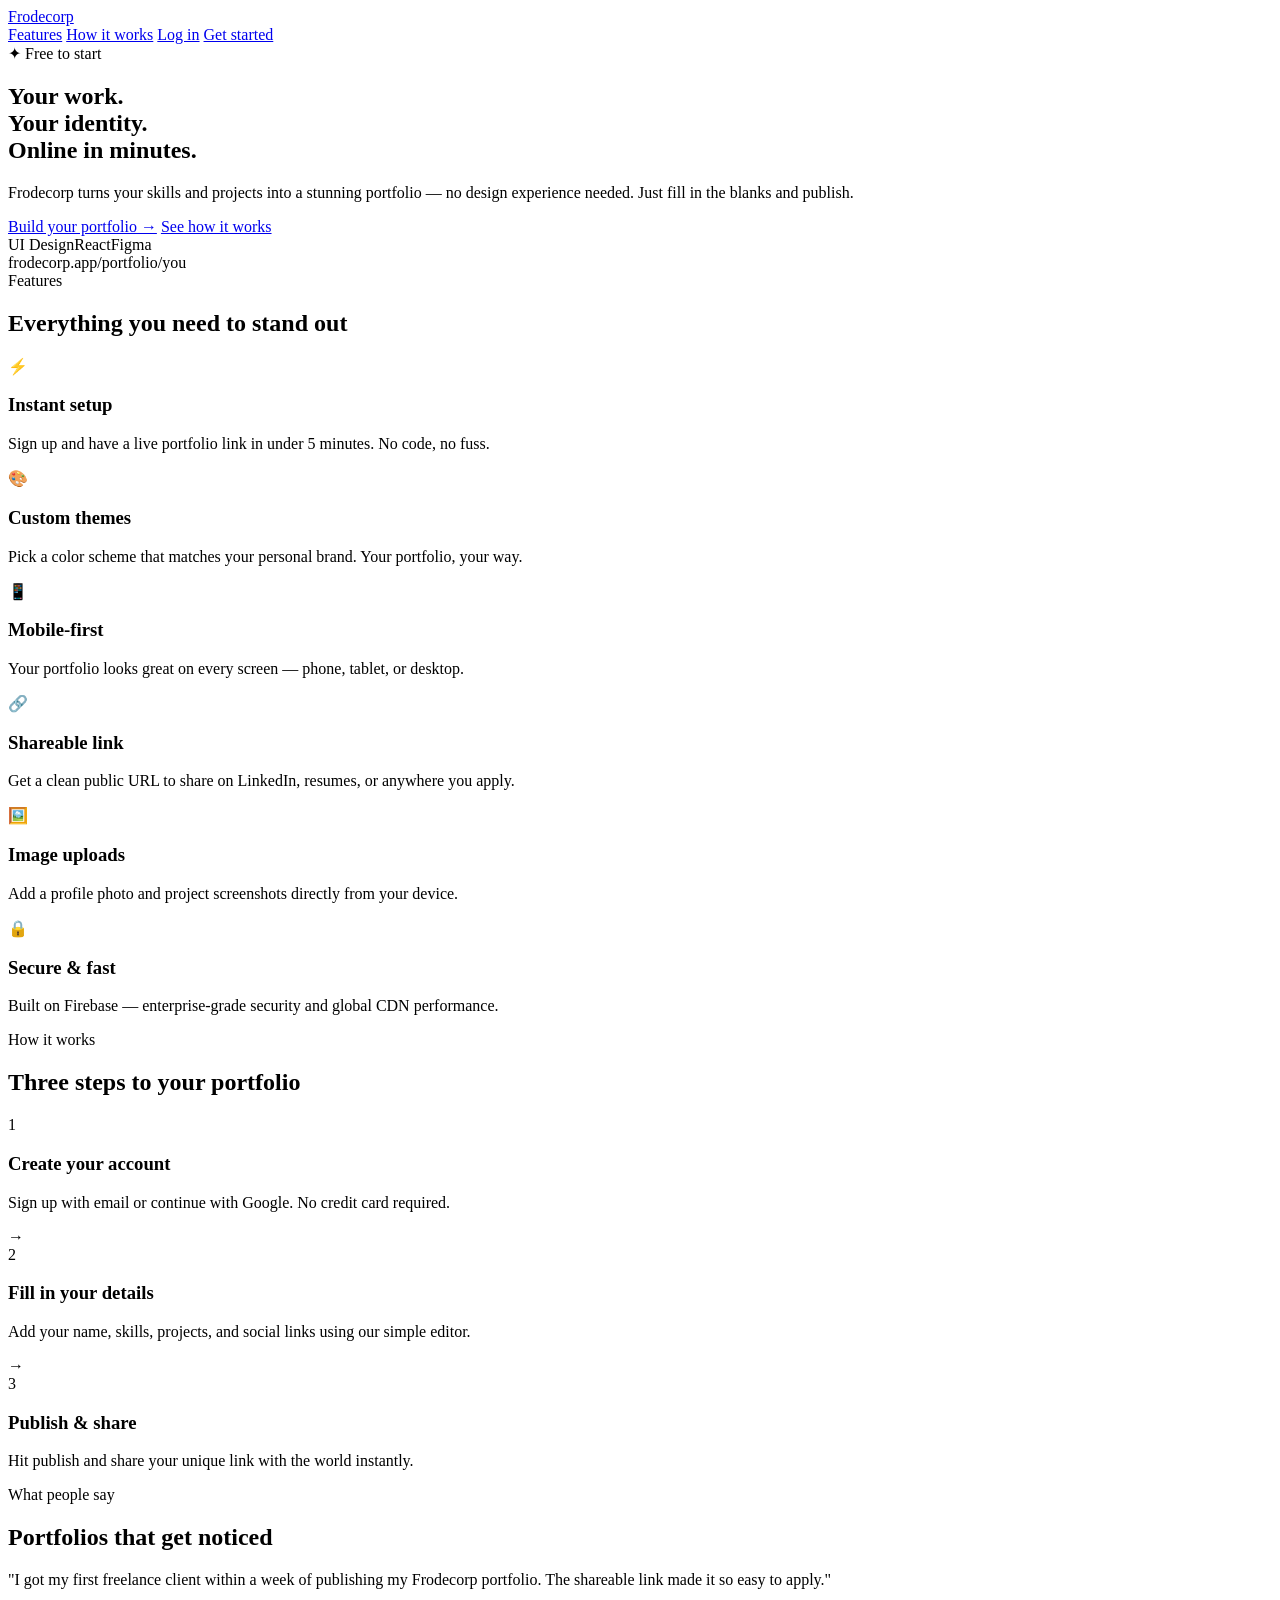
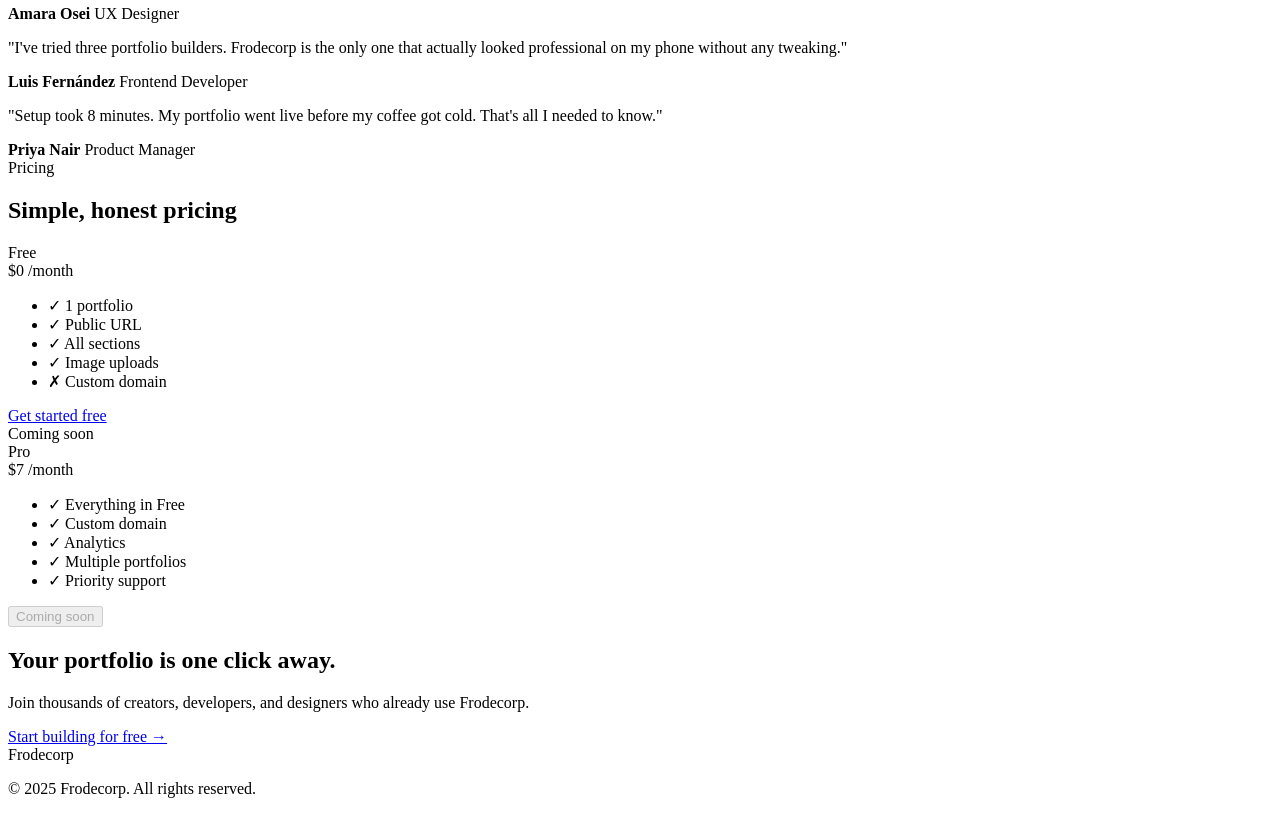
==== index.html @ 60988928 "Add files via upload" ====
<!DOCTYPE html>
<html lang="en">
<head>
  <meta charset="UTF-8" />
  <meta name="viewport" content="width=device-width, initial-scale=1.0" />
  <title>Frodecorp — Build Your Portfolio</title>
  <link rel="preconnect" href="https://fonts.googleapis.com" />
  <link rel="preconnect" href="https://fonts.gstatic.com" crossorigin />
  <link href="https://fonts.googleapis.com/css2?family=Syne:wght@400;600;700;800&family=Inter:wght@300;400;500;600&display=swap" rel="stylesheet" />
  <link rel="stylesheet" href="css/index.css" />
</head>
<body>

  <!-- NAV -->
  <nav class="nav">
    <a href="index.html" class="nav-logo">Frodecorp</a>
    <div class="nav-links">
      <a href="#features">Features</a>
      <a href="#how">How it works</a>
      <a href="login.html" class="nav-login">Log in</a>
      <a href="signup.html" class="btn btn-sm">Get started</a>
    </div>
  </nav>

  <!-- HERO -->
  <section class="hero">
    <div class="hero-badge">✦ Free to start</div>
    <h1 class="hero-title">
      Your work.<br />
      Your identity.<br />
      <span class="hero-accent">Online in minutes.</span>
    </h1>
    <p class="hero-sub">Frodecorp turns your skills and projects into a stunning portfolio — no design experience needed. Just fill in the blanks and publish.</p>
    <div class="hero-cta">
      <a href="signup.html" class="btn btn-lg">Build your portfolio →</a>
      <a href="#features" class="btn-ghost">See how it works</a>
    </div>
    <div class="hero-demo">
      <div class="demo-card">
        <div class="demo-avatar"></div>
        <div class="demo-info">
          <div class="demo-name"></div>
          <div class="demo-role"></div>
        </div>
        <div class="demo-skills">
          <span>UI Design</span><span>React</span><span>Figma</span>
        </div>
        <div class="demo-projects">
          <div class="demo-proj"></div>
          <div class="demo-proj"></div>
        </div>
        <div class="demo-tag">frodecorp.app/portfolio/you</div>
      </div>
    </div>
  </section>

  <!-- FEATURES -->
  <section class="features" id="features">
    <div class="section-label">Features</div>
    <h2 class="section-title">Everything you need to stand out</h2>
    <div class="features-grid">
      <div class="feature-card">
        <div class="feature-icon">⚡</div>
        <h3>Instant setup</h3>
        <p>Sign up and have a live portfolio link in under 5 minutes. No code, no fuss.</p>
      </div>
      <div class="feature-card">
        <div class="feature-icon">🎨</div>
        <h3>Custom themes</h3>
        <p>Pick a color scheme that matches your personal brand. Your portfolio, your way.</p>
      </div>
      <div class="feature-card">
        <div class="feature-icon">📱</div>
        <h3>Mobile-first</h3>
        <p>Your portfolio looks great on every screen — phone, tablet, or desktop.</p>
      </div>
      <div class="feature-card">
        <div class="feature-icon">🔗</div>
        <h3>Shareable link</h3>
        <p>Get a clean public URL to share on LinkedIn, resumes, or anywhere you apply.</p>
      </div>
      <div class="feature-card">
        <div class="feature-icon">🖼️</div>
        <h3>Image uploads</h3>
        <p>Add a profile photo and project screenshots directly from your device.</p>
      </div>
      <div class="feature-card">
        <div class="feature-icon">🔒</div>
        <h3>Secure & fast</h3>
        <p>Built on Firebase — enterprise-grade security and global CDN performance.</p>
      </div>
    </div>
  </section>

  <!-- HOW IT WORKS -->
  <section class="how" id="how">
    <div class="section-label">How it works</div>
    <h2 class="section-title">Three steps to your portfolio</h2>
    <div class="steps">
      <div class="step">
        <div class="step-num">1</div>
        <div class="step-content">
          <h3>Create your account</h3>
          <p>Sign up with email or continue with Google. No credit card required.</p>
        </div>
      </div>
      <div class="step-arrow">→</div>
      <div class="step">
        <div class="step-num">2</div>
        <div class="step-content">
          <h3>Fill in your details</h3>
          <p>Add your name, skills, projects, and social links using our simple editor.</p>
        </div>
      </div>
      <div class="step-arrow">→</div>
      <div class="step">
        <div class="step-num">3</div>
        <div class="step-content">
          <h3>Publish & share</h3>
          <p>Hit publish and share your unique link with the world instantly.</p>
        </div>
      </div>
    </div>
  </section>

  <!-- TESTIMONIALS -->
  <section class="testimonials">
    <div class="section-label">What people say</div>
    <h2 class="section-title">Portfolios that get noticed</h2>
    <div class="testi-grid">
      <div class="testi-card">
        <p>"I got my first freelance client within a week of publishing my Frodecorp portfolio. The shareable link made it so easy to apply."</p>
        <div class="testi-author">
          <div class="testi-avatar a1"></div>
          <div>
            <strong>Amara Osei</strong>
            <span>UX Designer</span>
          </div>
        </div>
      </div>
      <div class="testi-card">
        <p>"I've tried three portfolio builders. Frodecorp is the only one that actually looked professional on my phone without any tweaking."</p>
        <div class="testi-author">
          <div class="testi-avatar a2"></div>
          <div>
            <strong>Luis Fernández</strong>
            <span>Frontend Developer</span>
          </div>
        </div>
      </div>
      <div class="testi-card">
        <p>"Setup took 8 minutes. My portfolio went live before my coffee got cold. That's all I needed to know."</p>
        <div class="testi-author">
          <div class="testi-avatar a3"></div>
          <div>
            <strong>Priya Nair</strong>
            <span>Product Manager</span>
          </div>
        </div>
      </div>
    </div>
  </section>

  <!-- PRICING -->
  <section class="pricing">
    <div class="section-label">Pricing</div>
    <h2 class="section-title">Simple, honest pricing</h2>
    <div class="pricing-grid">
      <div class="pricing-card">
        <div class="pricing-tier">Free</div>
        <div class="pricing-price">$0 <span>/month</span></div>
        <ul>
          <li>✓ 1 portfolio</li>
          <li>✓ Public URL</li>
          <li>✓ All sections</li>
          <li>✓ Image uploads</li>
          <li>✗ Custom domain</li>
        </ul>
        <a href="signup.html" class="btn btn-outline w-full">Get started free</a>
      </div>
      <div class="pricing-card pricing-featured">
        <div class="pricing-badge">Coming soon</div>
        <div class="pricing-tier">Pro</div>
        <div class="pricing-price">$7 <span>/month</span></div>
        <ul>
          <li>✓ Everything in Free</li>
          <li>✓ Custom domain</li>
          <li>✓ Analytics</li>
          <li>✓ Multiple portfolios</li>
          <li>✓ Priority support</li>
        </ul>
        <button class="btn w-full" disabled>Coming soon</button>
      </div>
    </div>
  </section>

  <!-- CTA -->
  <section class="cta">
    <h2>Your portfolio is one click away.</h2>
    <p>Join thousands of creators, developers, and designers who already use Frodecorp.</p>
    <a href="signup.html" class="btn btn-lg btn-white">Start building for free →</a>
  </section>

  <!-- FOOTER -->
  <footer class="footer">
    <div class="footer-logo">Frodecorp</div>
    <p>© 2025 Frodecorp. All rights reserved.</p>
  </footer>

</body>
</html>
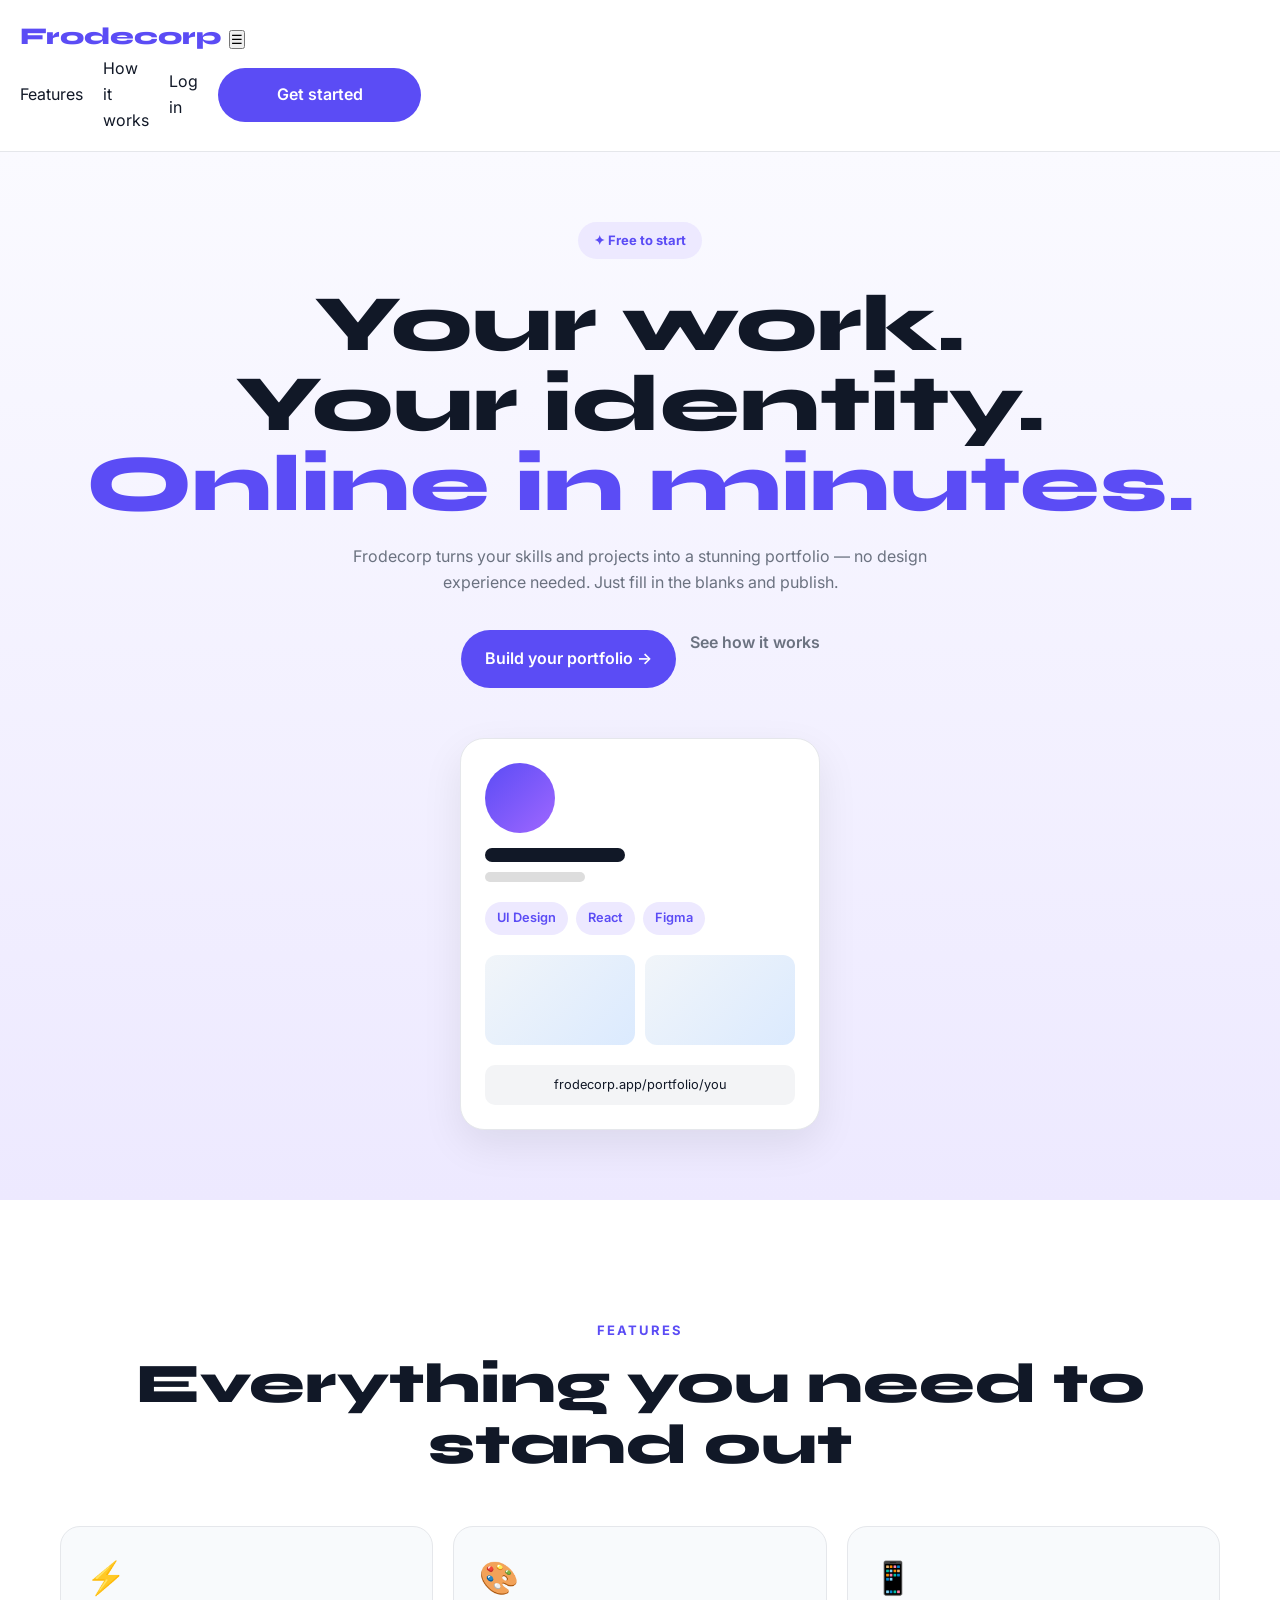
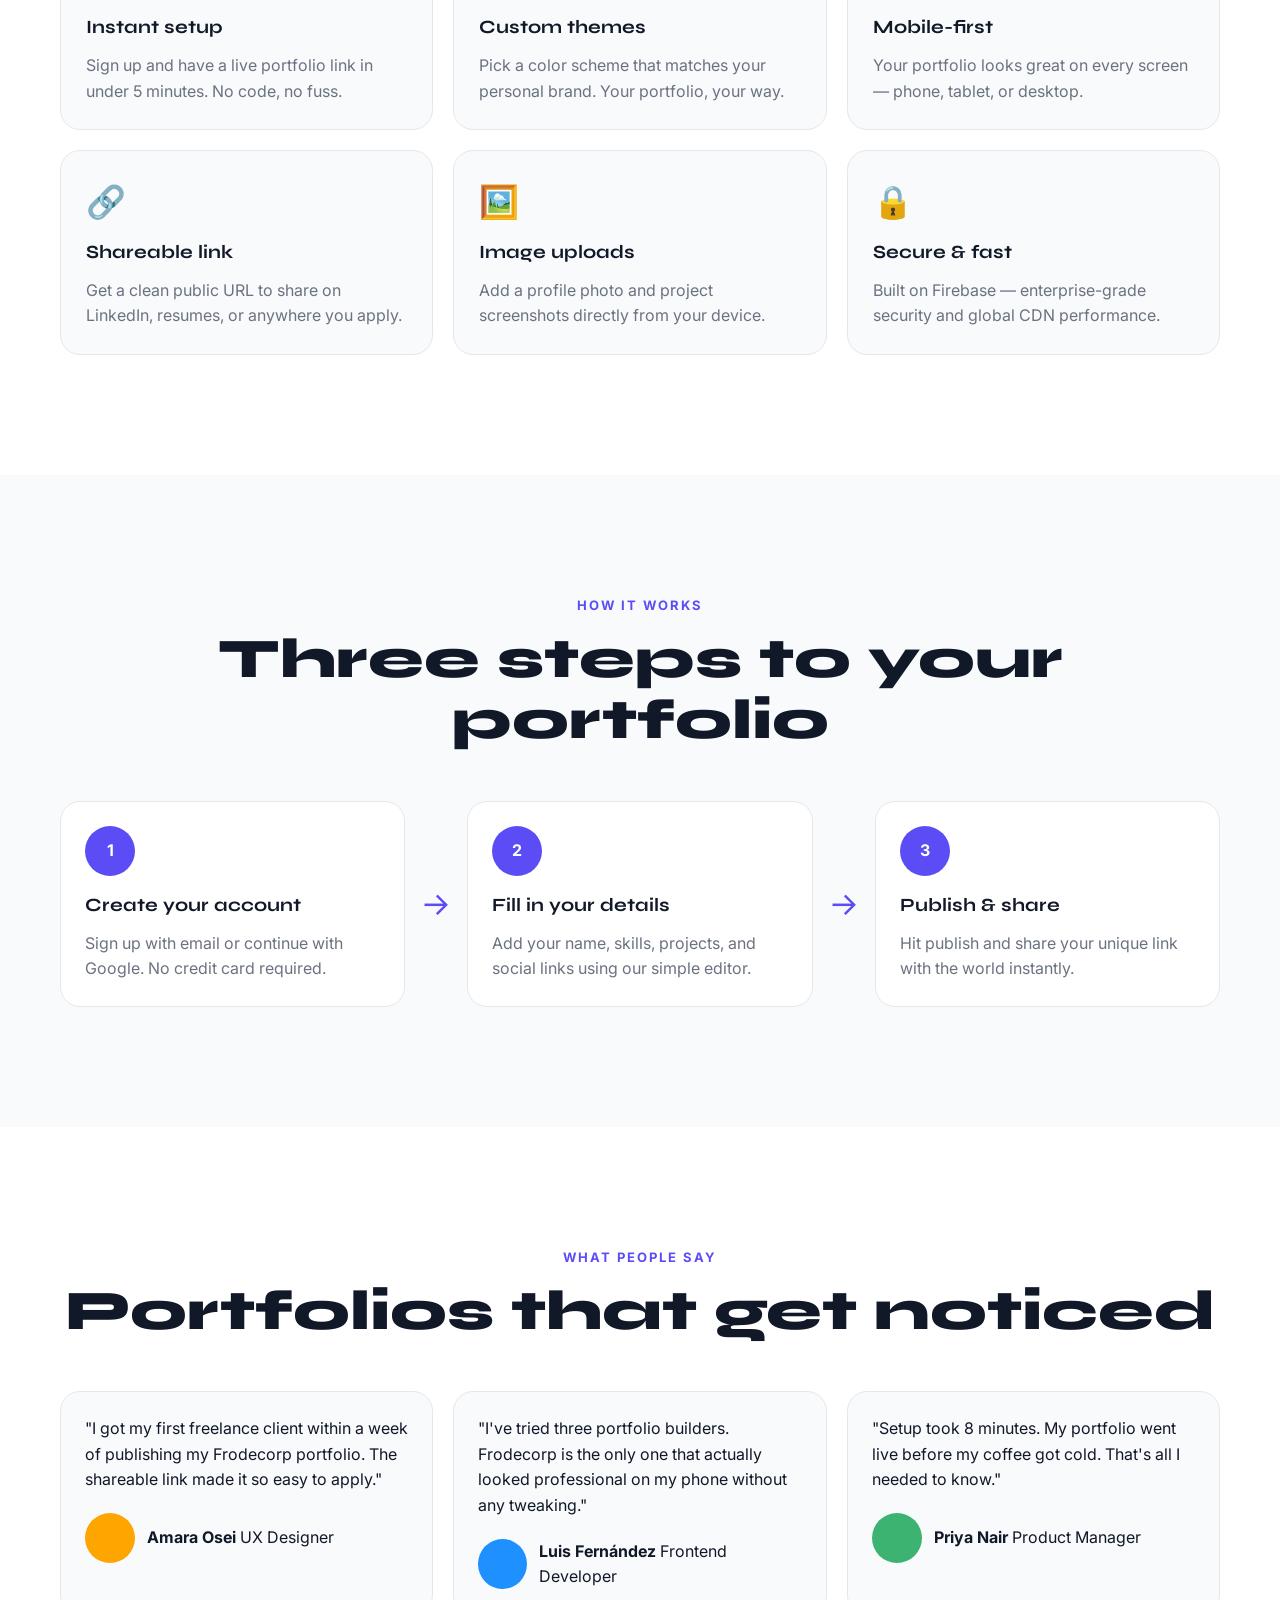
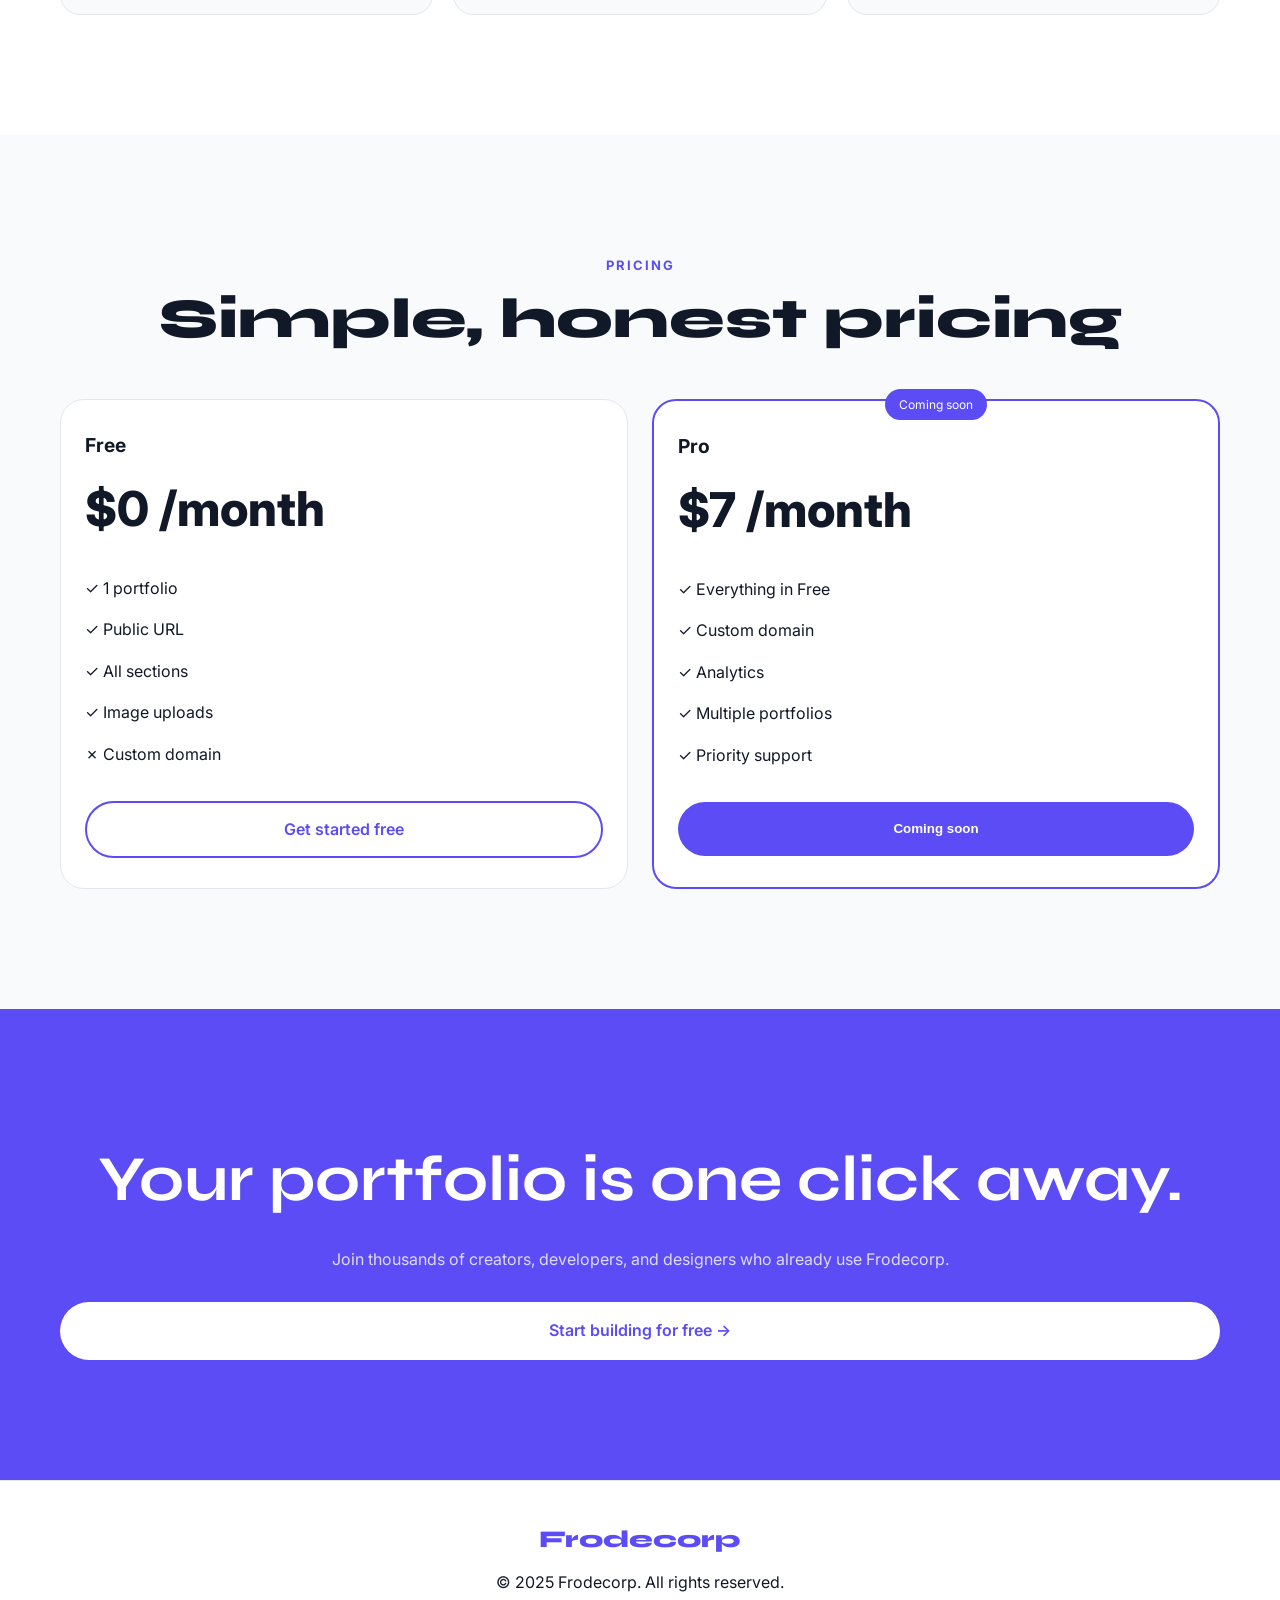
==== commit d4681f23: "Add files via upload" ====
--- a/index.html
+++ b/index.html
@@ -12,15 +12,28 @@
 <body>
 
   <!-- NAV -->
-  <nav class="nav">
-    <a href="index.html" class="nav-logo">Frodecorp</a>
-    <div class="nav-links">
-      <a href="#features">Features</a>
-      <a href="#how">How it works</a>
-      <a href="login.html" class="nav-login">Log in</a>
-      <a href="signup.html" class="btn btn-sm">Get started</a>
-    </div>
-  </nav>
+ <nav class="nav">
+    <div class="nav-container">
+
+        <a href="index.html" class="nav-logo">
+            Frodecorp
+        </a>
+
+        <button class="menu-btn" id="menuBtn">
+            ☰
+        </button>
+
+        <div class="nav-links" id="navLinks">
+            <a href="#features">Features</a>
+            <a href="#how">How it works</a>
+            <a href="login.html" class="nav-login">Log in</a>
+            <a href="signup.html" class="btn btn-sm nav-btn">
+                Get started
+            </a>
+        </div>
+
+    </div>
+</nav>
 
   <!-- HERO -->
   <section class="hero">
@@ -206,6 +219,19 @@
     <div class="footer-logo">Frodecorp</div>
     <p>© 2025 Frodecorp. All rights reserved.</p>
   </footer>
+  
+  
+  
+  <script>
+      
+      const menuBtn = document.getElementById("menuBtn");
+const navLinks = document.getElementById("navLinks");
+
+menuBtn.addEventListener("click", () => {
+    navLinks.classList.toggle("active");
+});
+
+  </script>
 
 </body>
 </html>
--- a/css/index.css
+++ b/css/index.css
@@ -0,0 +1,528 @@
+/* ===== RESET ===== */
+*{
+  margin:0;
+  padding:0;
+  box-sizing:border-box;
+}
+
+html{
+  scroll-behavior:smooth;
+}
+
+body{
+  font-family:'Inter',sans-serif;
+  background:#fff;
+  color:#111827;
+  overflow-x:hidden;
+  line-height:1.6;
+}
+
+img{
+  max-width:100%;
+  display:block;
+}
+
+a{
+  text-decoration:none;
+  color:inherit;
+}
+
+:root{
+  --primary:#5b4cf5;
+  --primary-dark:#4338ca;
+  --primary-light:#ede9ff;
+  --text:#111827;
+  --muted:#6b7280;
+  --border:#e5e7eb;
+  --bg:#ffffff;
+  --card:#f8fafc;
+  --radius:18px;
+}
+
+/* ===== GLOBAL ===== */
+section{
+  padding:80px 20px;
+}
+
+.section-label{
+  color:var(--primary);
+  font-size:13px;
+  font-weight:700;
+  text-transform:uppercase;
+  letter-spacing:2px;
+  margin-bottom:12px;
+  text-align:center;
+}
+
+.section-title{
+  text-align:center;
+  font-size:clamp(2rem,6vw,3.5rem);
+  font-weight:800;
+  font-family:'Syne',sans-serif;
+  line-height:1.1;
+  margin-bottom:50px;
+}
+
+/* ===== BUTTONS ===== */
+.btn{
+  display:flex;
+  align-items:center;
+  justify-content:center;
+  width:100%;
+  min-height:54px;
+  padding:14px 24px;
+  background:var(--primary);
+  color:#fff;
+  border:none;
+  border-radius:999px;
+  font-weight:600;
+  transition:.3s;
+}
+
+.btn:hover{
+  background:var(--primary-dark);
+}
+
+.btn-outline{
+  background:transparent;
+  color:var(--primary);
+  border:2px solid var(--primary);
+}
+
+.btn-outline:hover{
+  background:var(--primary-light);
+}
+
+.btn-white{
+  background:#fff;
+  color:var(--primary);
+}
+
+.btn-sm{
+  min-height:46px;
+}
+
+.btn-lg{
+  min-height:58px;
+}
+
+.btn-ghost{
+  color:var(--muted);
+  font-weight:600;
+}
+
+.w-full{
+  width:100%;
+}
+
+/* ===== NAV ===== */
+.nav{
+  display:flex;
+  justify-content:space-between;
+  align-items:center;
+  padding:18px 20px;
+  position:sticky;
+  top:0;
+  background:rgba(255,255,255,.95);
+  backdrop-filter:blur(12px);
+  z-index:1000;
+  border-bottom:1px solid var(--border);
+}
+
+.nav-logo{
+  font-family:'Syne',sans-serif;
+  font-size:1.5rem;
+  font-weight:800;
+  color:var(--primary);
+}
+
+.nav-links{
+  display:none;
+}
+
+/* ===== HERO ===== */
+.hero{
+  padding:70px 20px;
+  text-align:center;
+  background:linear-gradient(to bottom,#fafaff,#ede9ff);
+}
+
+.hero-badge{
+  display:inline-block;
+  background:var(--primary-light);
+  color:var(--primary);
+  padding:8px 16px;
+  border-radius:999px;
+  font-size:13px;
+  font-weight:700;
+  margin-bottom:25px;
+}
+
+.hero-title{
+  font-family:'Syne',sans-serif;
+  font-size:clamp(2.5rem,12vw,5rem);
+  line-height:1;
+  font-weight:800;
+  margin-bottom:20px;
+}
+
+.hero-accent{
+  color:var(--primary);
+}
+
+.hero-sub{
+  max-width:650px;
+  margin:auto;
+  color:var(--muted);
+  font-size:1rem;
+}
+
+.hero-cta{
+  display:flex;
+  flex-direction:column;
+  gap:14px;
+  margin-top:35px;
+}
+
+.hero-demo{
+  margin-top:50px;
+  display:flex;
+  justify-content:center;
+}
+
+.demo-card{
+  width:100%;
+  max-width:360px;
+  background:#fff;
+  border-radius:24px;
+  padding:24px;
+  border:1px solid var(--border);
+  box-shadow:0 15px 40px rgba(0,0,0,.08);
+}
+
+.demo-avatar{
+  width:70px;
+  height:70px;
+  border-radius:50%;
+  background:linear-gradient(135deg,#5b4cf5,#9f67ff);
+  margin-bottom:15px;
+}
+
+.demo-name{
+  width:140px;
+  height:14px;
+  border-radius:999px;
+  background:#111827;
+  margin-bottom:10px;
+}
+
+.demo-role{
+  width:100px;
+  height:10px;
+  border-radius:999px;
+  background:#ddd;
+  margin-bottom:20px;
+}
+
+.demo-skills{
+  display:flex;
+  flex-wrap:wrap;
+  gap:8px;
+  margin-bottom:20px;
+}
+
+.demo-skills span{
+  background:var(--primary-light);
+  color:var(--primary);
+  padding:6px 12px;
+  border-radius:999px;
+  font-size:.8rem;
+  font-weight:600;
+}
+
+.demo-projects{
+  display:flex;
+  gap:10px;
+  margin-bottom:20px;
+}
+
+.demo-proj{
+  flex:1;
+  height:90px;
+  border-radius:12px;
+  background:linear-gradient(135deg,#f1f5f9,#dbeafe);
+}
+
+.demo-tag{
+  text-align:center;
+  font-size:.8rem;
+  background:#f3f4f6;
+  padding:10px;
+  border-radius:10px;
+}
+
+/* ===== FEATURES ===== */
+.features{
+  background:#fff;
+}
+
+.features-grid{
+  display:grid;
+  grid-template-columns:1fr;
+  gap:20px;
+}
+
+.feature-card{
+  background:var(--card);
+  border:1px solid var(--border);
+  border-radius:20px;
+  padding:25px;
+}
+
+.feature-icon{
+  font-size:2rem;
+  margin-bottom:10px;
+}
+
+.feature-card h3{
+  margin-bottom:10px;
+  font-family:'Syne',sans-serif;
+}
+
+.feature-card p{
+  color:var(--muted);
+}
+
+/* ===== HOW ===== */
+.how{
+  background:#f8fafc;
+}
+
+.steps{
+  display:flex;
+  flex-direction:column;
+  gap:16px;
+}
+
+.step{
+  background:#fff;
+  border-radius:20px;
+  border:1px solid var(--border);
+  padding:24px;
+}
+
+.step-num{
+  width:50px;
+  height:50px;
+  border-radius:50%;
+  background:var(--primary);
+  color:#fff;
+  display:flex;
+  align-items:center;
+  justify-content:center;
+  font-weight:700;
+  margin-bottom:15px;
+}
+
+.step-content h3{
+  margin-bottom:10px;
+  font-family:'Syne',sans-serif;
+}
+
+.step-content p{
+  color:var(--muted);
+}
+
+.step-arrow{
+  display:none;
+}
+
+/* ===== TESTIMONIALS ===== */
+.testimonials{
+  background:#fff;
+}
+
+.testi-grid{
+  display:grid;
+  grid-template-columns:1fr;
+  gap:20px;
+}
+
+.testi-card{
+  background:var(--card);
+  padding:24px;
+  border-radius:20px;
+  border:1px solid var(--border);
+}
+
+.testi-card p{
+  margin-bottom:20px;
+}
+
+.testi-author{
+  display:flex;
+  align-items:center;
+  gap:12px;
+}
+
+.testi-avatar{
+  width:50px;
+  height:50px;
+  border-radius:50%;
+}
+
+.a1{background:orange;}
+.a2{background:dodgerblue;}
+.a3{background:mediumseagreen;}
+
+/* ===== PRICING ===== */
+.pricing{
+  background:#f8fafc;
+}
+
+.pricing-grid{
+  display:grid;
+  grid-template-columns:1fr;
+  gap:24px;
+}
+
+.pricing-card{
+  background:#fff;
+  border-radius:24px;
+  border:1px solid var(--border);
+  padding:30px 24px;
+  position:relative;
+}
+
+.pricing-featured{
+  border:2px solid var(--primary);
+}
+
+.pricing-badge{
+  position:absolute;
+  top:-12px;
+  left:50%;
+  transform:translateX(-50%);
+  background:var(--primary);
+  color:#fff;
+  padding:6px 14px;
+  border-radius:999px;
+  font-size:.75rem;
+}
+
+.pricing-tier{
+  font-size:1.2rem;
+  font-weight:700;
+  margin-bottom:10px;
+}
+
+.pricing-price{
+  font-size:3rem;
+  font-weight:800;
+  margin-bottom:20px;
+}
+
+.pricing-card ul{
+  list-style:none;
+  margin-bottom:25px;
+}
+
+.pricing-card li{
+  padding:8px 0;
+}
+
+/* ===== CTA ===== */
+.cta{
+  background:var(--primary);
+  text-align:center;
+}
+
+.cta h2{
+  color:#fff;
+  font-size:clamp(2rem,7vw,4rem);
+  font-family:'Syne',sans-serif;
+  margin-bottom:15px;
+}
+
+.cta p{
+  color:rgba(255,255,255,.8);
+  margin-bottom:30px;
+}
+
+/* ===== FOOTER ===== */
+.footer{
+  text-align:center;
+  padding:40px 20px;
+  border-top:1px solid var(--border);
+}
+
+.footer-logo{
+  font-size:1.5rem;
+  font-weight:800;
+  font-family:'Syne',sans-serif;
+  color:var(--primary);
+  margin-bottom:10px;
+}
+
+/* ===== TABLET ===== */
+@media(min-width:768px){
+
+  .nav-links{
+    display:flex;
+    align-items:center;
+    gap:20px;
+  }
+
+  .hero-cta{
+    flex-direction:row;
+    justify-content:center;
+  }
+
+  .hero-cta .btn{
+    width:auto;
+  }
+
+  .features-grid{
+    grid-template-columns:repeat(2,1fr);
+  }
+
+  .testi-grid{
+    grid-template-columns:repeat(2,1fr);
+  }
+
+  .pricing-grid{
+    grid-template-columns:repeat(2,1fr);
+  }
+}
+
+/* ===== DESKTOP ===== */
+@media(min-width:1100px){
+
+  section{
+    padding:120px 60px;
+  }
+
+  .features-grid{
+    grid-template-columns:repeat(3,1fr);
+  }
+
+  .testi-grid{
+    grid-template-columns:repeat(3,1fr);
+  }
+
+  .steps{
+    flex-direction:row;
+    align-items:stretch;
+  }
+
+  .step{
+    flex:1;
+  }
+
+  .step-arrow{
+    display:flex;
+    align-items:center;
+    font-size:2rem;
+    color:var(--primary);
+  }
+}
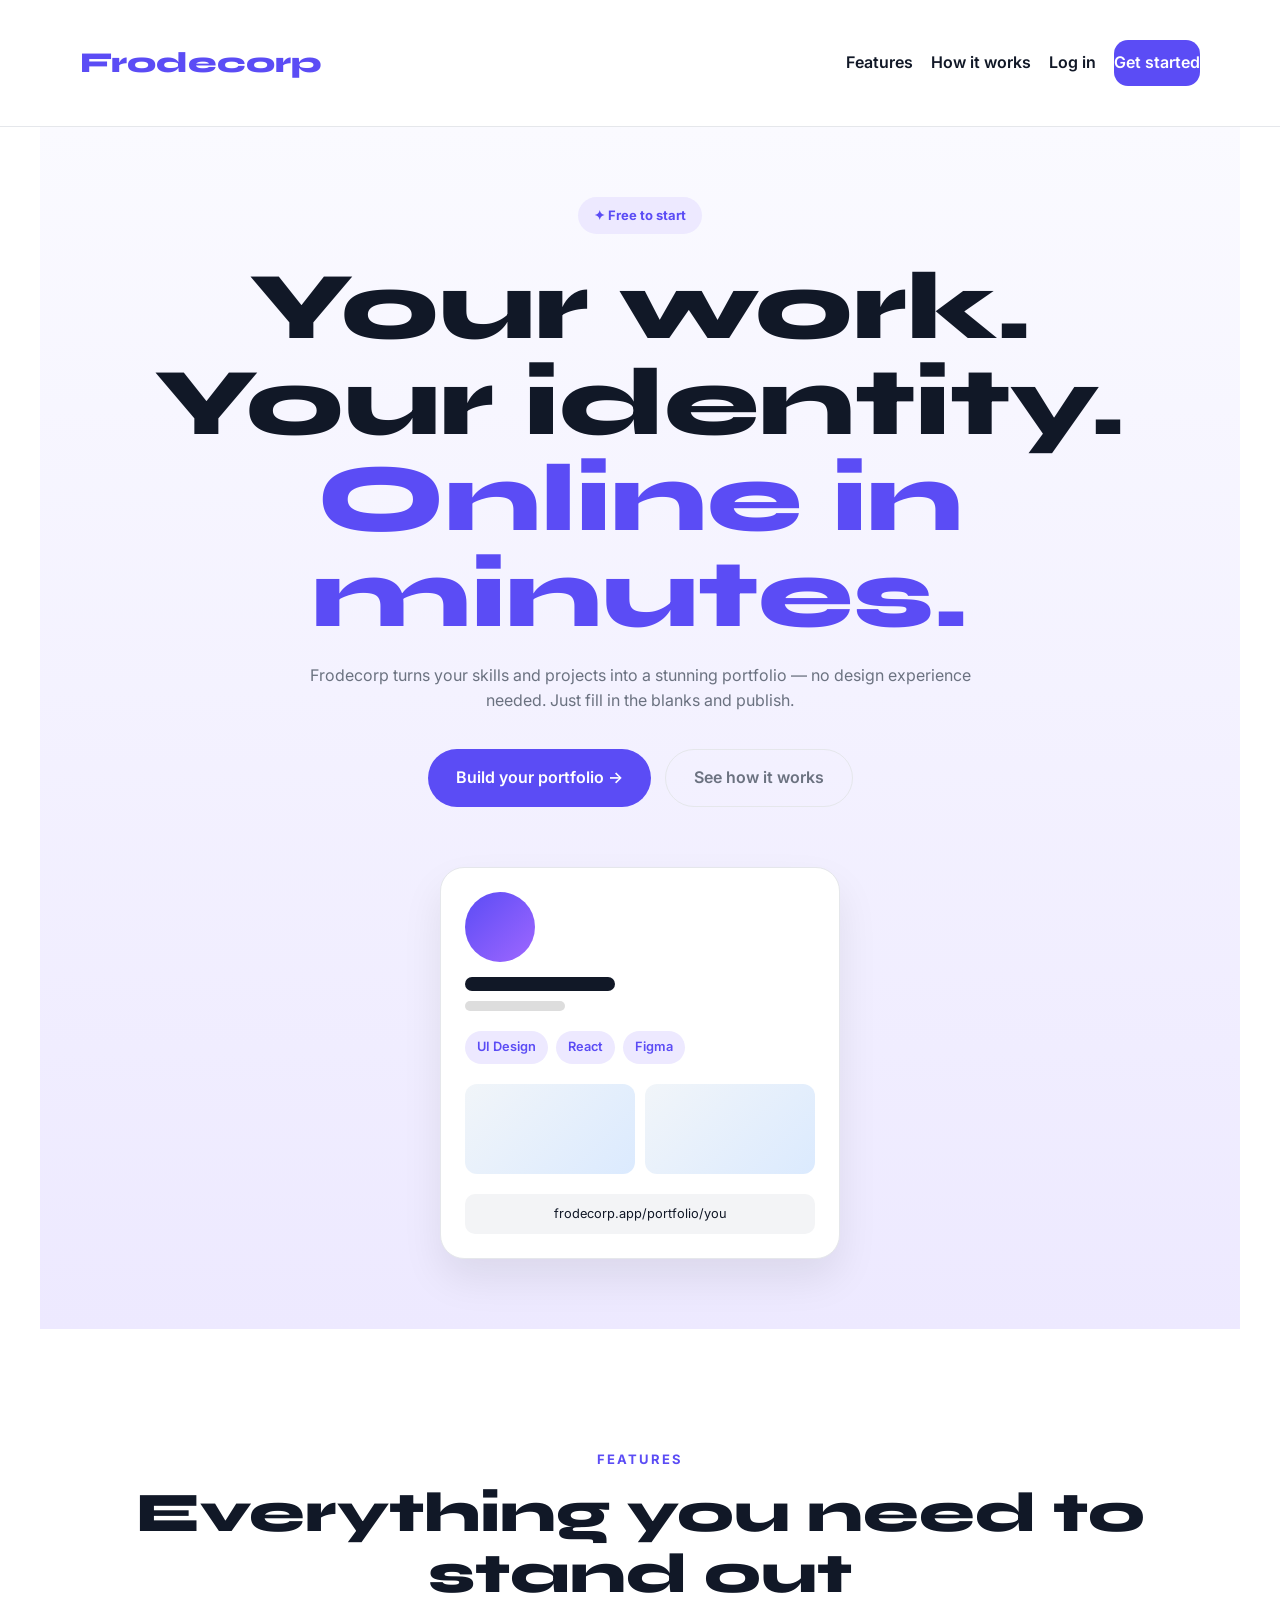
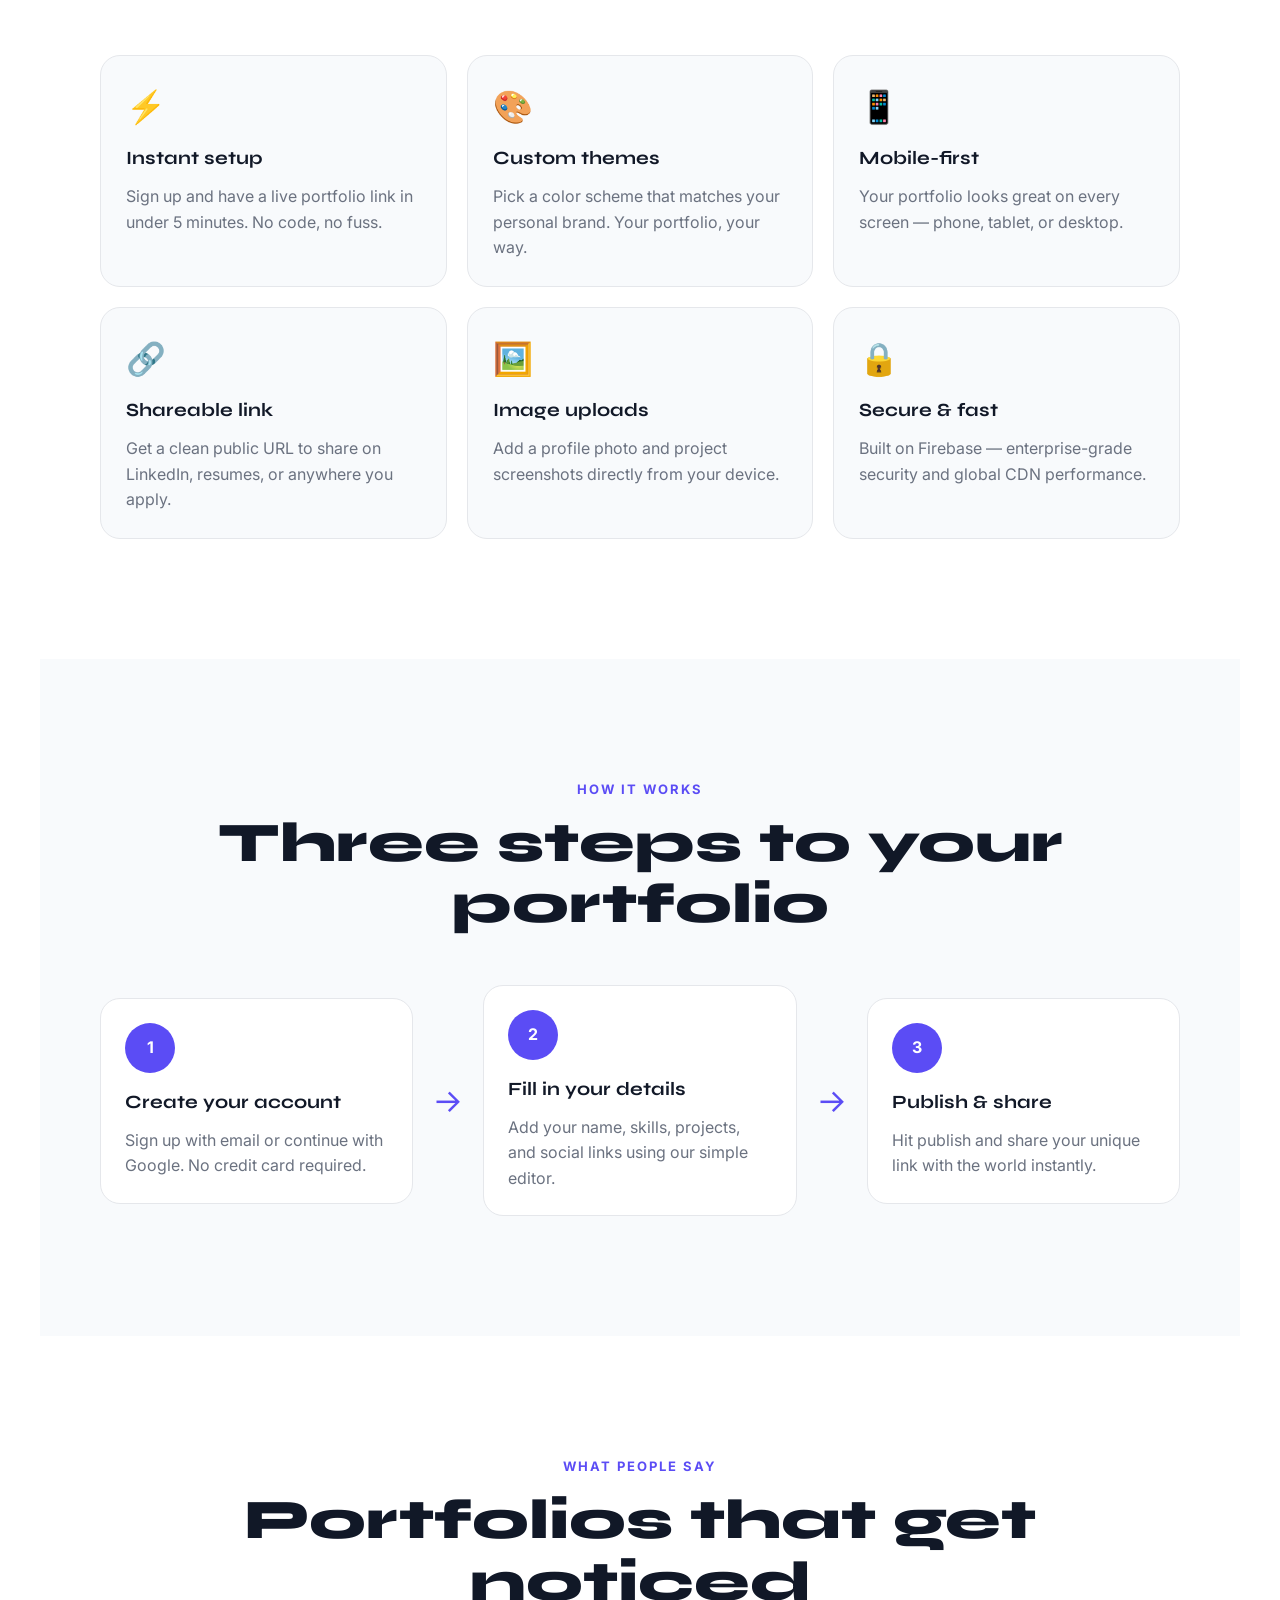
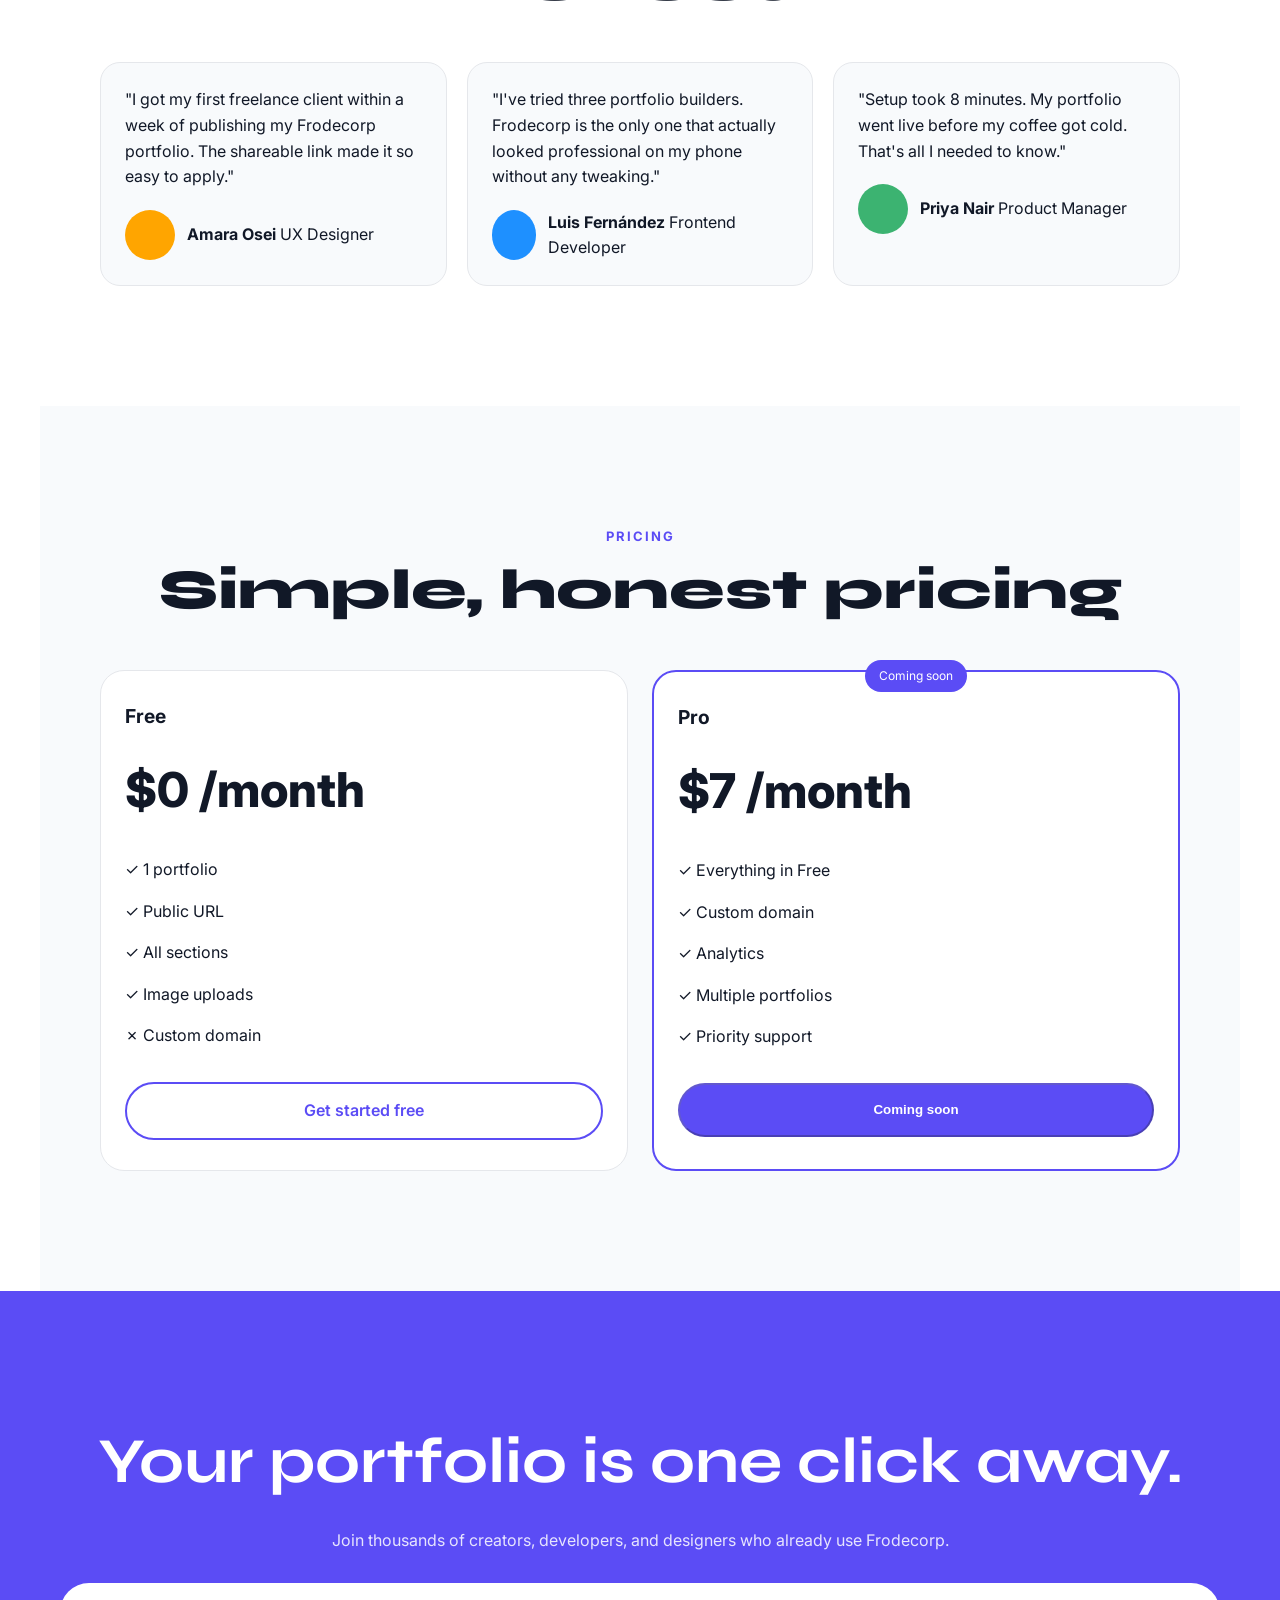
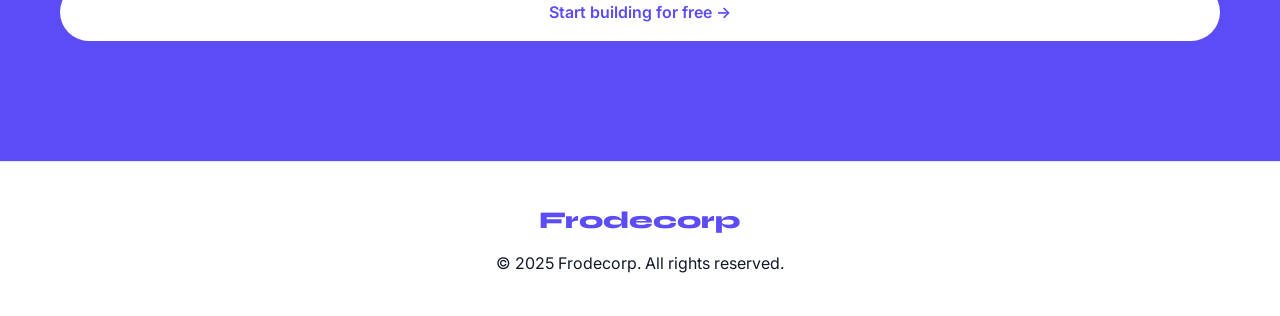
==== commit c274eef3: "Add files via upload" ====
--- a/index.html
+++ b/index.html
@@ -1,237 +1,237 @@
-<!DOCTYPE html>
-<html lang="en">
-<head>
-  <meta charset="UTF-8" />
-  <meta name="viewport" content="width=device-width, initial-scale=1.0" />
-  <title>Frodecorp — Build Your Portfolio</title>
-  <link rel="preconnect" href="https://fonts.googleapis.com" />
-  <link rel="preconnect" href="https://fonts.gstatic.com" crossorigin />
-  <link href="https://fonts.googleapis.com/css2?family=Syne:wght@400;600;700;800&family=Inter:wght@300;400;500;600&display=swap" rel="stylesheet" />
-  <link rel="stylesheet" href="css/index.css" />
-</head>
-<body>
-
-  <!-- NAV -->
- <nav class="nav">
-    <div class="nav-container">
-
-        <a href="index.html" class="nav-logo">
-            Frodecorp
-        </a>
-
-        <button class="menu-btn" id="menuBtn">
-            ☰
-        </button>
-
-        <div class="nav-links" id="navLinks">
-            <a href="#features">Features</a>
-            <a href="#how">How it works</a>
-            <a href="login.html" class="nav-login">Log in</a>
-            <a href="signup.html" class="btn btn-sm nav-btn">
-                Get started
-            </a>
-        </div>
-
-    </div>
-</nav>
-
-  <!-- HERO -->
-  <section class="hero">
-    <div class="hero-badge">✦ Free to start</div>
-    <h1 class="hero-title">
-      Your work.<br />
-      Your identity.<br />
-      <span class="hero-accent">Online in minutes.</span>
-    </h1>
-    <p class="hero-sub">Frodecorp turns your skills and projects into a stunning portfolio — no design experience needed. Just fill in the blanks and publish.</p>
-    <div class="hero-cta">
-      <a href="signup.html" class="btn btn-lg">Build your portfolio →</a>
-      <a href="#features" class="btn-ghost">See how it works</a>
-    </div>
-    <div class="hero-demo">
-      <div class="demo-card">
-        <div class="demo-avatar"></div>
-        <div class="demo-info">
-          <div class="demo-name"></div>
-          <div class="demo-role"></div>
-        </div>
-        <div class="demo-skills">
-          <span>UI Design</span><span>React</span><span>Figma</span>
-        </div>
-        <div class="demo-projects">
-          <div class="demo-proj"></div>
-          <div class="demo-proj"></div>
-        </div>
-        <div class="demo-tag">frodecorp.app/portfolio/you</div>
-      </div>
-    </div>
-  </section>
-
-  <!-- FEATURES -->
-  <section class="features" id="features">
-    <div class="section-label">Features</div>
-    <h2 class="section-title">Everything you need to stand out</h2>
-    <div class="features-grid">
-      <div class="feature-card">
-        <div class="feature-icon">⚡</div>
-        <h3>Instant setup</h3>
-        <p>Sign up and have a live portfolio link in under 5 minutes. No code, no fuss.</p>
-      </div>
-      <div class="feature-card">
-        <div class="feature-icon">🎨</div>
-        <h3>Custom themes</h3>
-        <p>Pick a color scheme that matches your personal brand. Your portfolio, your way.</p>
-      </div>
-      <div class="feature-card">
-        <div class="feature-icon">📱</div>
-        <h3>Mobile-first</h3>
-        <p>Your portfolio looks great on every screen — phone, tablet, or desktop.</p>
-      </div>
-      <div class="feature-card">
-        <div class="feature-icon">🔗</div>
-        <h3>Shareable link</h3>
-        <p>Get a clean public URL to share on LinkedIn, resumes, or anywhere you apply.</p>
-      </div>
-      <div class="feature-card">
-        <div class="feature-icon">🖼️</div>
-        <h3>Image uploads</h3>
-        <p>Add a profile photo and project screenshots directly from your device.</p>
-      </div>
-      <div class="feature-card">
-        <div class="feature-icon">🔒</div>
-        <h3>Secure & fast</h3>
-        <p>Built on Firebase — enterprise-grade security and global CDN performance.</p>
-      </div>
-    </div>
-  </section>
-
-  <!-- HOW IT WORKS -->
-  <section class="how" id="how">
-    <div class="section-label">How it works</div>
-    <h2 class="section-title">Three steps to your portfolio</h2>
-    <div class="steps">
-      <div class="step">
-        <div class="step-num">1</div>
-        <div class="step-content">
-          <h3>Create your account</h3>
-          <p>Sign up with email or continue with Google. No credit card required.</p>
-        </div>
-      </div>
-      <div class="step-arrow">→</div>
-      <div class="step">
-        <div class="step-num">2</div>
-        <div class="step-content">
-          <h3>Fill in your details</h3>
-          <p>Add your name, skills, projects, and social links using our simple editor.</p>
-        </div>
-      </div>
-      <div class="step-arrow">→</div>
-      <div class="step">
-        <div class="step-num">3</div>
-        <div class="step-content">
-          <h3>Publish & share</h3>
-          <p>Hit publish and share your unique link with the world instantly.</p>
-        </div>
-      </div>
-    </div>
-  </section>
-
-  <!-- TESTIMONIALS -->
-  <section class="testimonials">
-    <div class="section-label">What people say</div>
-    <h2 class="section-title">Portfolios that get noticed</h2>
-    <div class="testi-grid">
-      <div class="testi-card">
-        <p>"I got my first freelance client within a week of publishing my Frodecorp portfolio. The shareable link made it so easy to apply."</p>
-        <div class="testi-author">
-          <div class="testi-avatar a1"></div>
-          <div>
-            <strong>Amara Osei</strong>
-            <span>UX Designer</span>
-          </div>
-        </div>
-      </div>
-      <div class="testi-card">
-        <p>"I've tried three portfolio builders. Frodecorp is the only one that actually looked professional on my phone without any tweaking."</p>
-        <div class="testi-author">
-          <div class="testi-avatar a2"></div>
-          <div>
-            <strong>Luis Fernández</strong>
-            <span>Frontend Developer</span>
-          </div>
-        </div>
-      </div>
-      <div class="testi-card">
-        <p>"Setup took 8 minutes. My portfolio went live before my coffee got cold. That's all I needed to know."</p>
-        <div class="testi-author">
-          <div class="testi-avatar a3"></div>
-          <div>
-            <strong>Priya Nair</strong>
-            <span>Product Manager</span>
-          </div>
-        </div>
-      </div>
-    </div>
-  </section>
-
-  <!-- PRICING -->
-  <section class="pricing">
-    <div class="section-label">Pricing</div>
-    <h2 class="section-title">Simple, honest pricing</h2>
-    <div class="pricing-grid">
-      <div class="pricing-card">
-        <div class="pricing-tier">Free</div>
-        <div class="pricing-price">$0 <span>/month</span></div>
-        <ul>
-          <li>✓ 1 portfolio</li>
-          <li>✓ Public URL</li>
-          <li>✓ All sections</li>
-          <li>✓ Image uploads</li>
-          <li>✗ Custom domain</li>
-        </ul>
-        <a href="signup.html" class="btn btn-outline w-full">Get started free</a>
-      </div>
-      <div class="pricing-card pricing-featured">
-        <div class="pricing-badge">Coming soon</div>
-        <div class="pricing-tier">Pro</div>
-        <div class="pricing-price">$7 <span>/month</span></div>
-        <ul>
-          <li>✓ Everything in Free</li>
-          <li>✓ Custom domain</li>
-          <li>✓ Analytics</li>
-          <li>✓ Multiple portfolios</li>
-          <li>✓ Priority support</li>
-        </ul>
-        <button class="btn w-full" disabled>Coming soon</button>
-      </div>
-    </div>
-  </section>
-
-  <!-- CTA -->
-  <section class="cta">
-    <h2>Your portfolio is one click away.</h2>
-    <p>Join thousands of creators, developers, and designers who already use Frodecorp.</p>
-    <a href="signup.html" class="btn btn-lg btn-white">Start building for free →</a>
-  </section>
-
-  <!-- FOOTER -->
-  <footer class="footer">
-    <div class="footer-logo">Frodecorp</div>
-    <p>© 2025 Frodecorp. All rights reserved.</p>
-  </footer>
-  
-  
-  
-  <script>
-      
-      const menuBtn = document.getElementById("menuBtn");
-const navLinks = document.getElementById("navLinks");
-
-menuBtn.addEventListener("click", () => {
-    navLinks.classList.toggle("active");
-});
-
-  </script>
-
-</body>
-</html>
+<!DOCTYPE html>
+<html lang="en">
+<head>
+  <meta charset="UTF-8" />
+  <meta name="viewport" content="width=device-width, initial-scale=1.0" />
+  <title>Frodecorp — Build Your Portfolio</title>
+  <link rel="preconnect" href="https://fonts.googleapis.com" />
+  <link rel="preconnect" href="https://fonts.gstatic.com" crossorigin />
+  <link href="https://fonts.googleapis.com/css2?family=Syne:wght@400;600;700;800&family=Inter:wght@300;400;500;600&display=swap" rel="stylesheet" />
+  <link rel="stylesheet" href="css/index.css" />
+</head>
+<body>
+
+  <!-- NAV -->
+ <nav class="nav">
+    <div class="nav-container">
+
+        <a href="index.html" class="nav-logo">
+            Frodecorp
+        </a>
+
+        <button class="menu-btn" id="menuBtn">
+            ☰
+        </button>
+
+        <div class="nav-links" id="navLinks">
+            <a href="#features">Features</a>
+            <a href="#how">How it works</a>
+            <a href="login.html" class="nav-login">Log in</a>
+            <a href="signup.html" class="btn btn-sm nav-btn">
+                Get started
+            </a>
+        </div>
+
+    </div>
+</nav>
+
+  <!-- HERO -->
+  <section class="hero">
+    <div class="hero-badge">✦ Free to start</div>
+    <h1 class="hero-title">
+      Your work.<br />
+      Your identity.<br />
+      <span class="hero-accent">Online in minutes.</span>
+    </h1>
+    <p class="hero-sub">Frodecorp turns your skills and projects into a stunning portfolio — no design experience needed. Just fill in the blanks and publish.</p>
+    <div class="hero-cta">
+      <a href="signup.html" class="btn btn-lg">Build your portfolio →</a>
+      <a href="#features" class="btn-ghost">See how it works</a>
+    </div>
+    <div class="hero-demo">
+      <div class="demo-card">
+        <div class="demo-avatar"></div>
+        <div class="demo-info">
+          <div class="demo-name"></div>
+          <div class="demo-role"></div>
+        </div>
+        <div class="demo-skills">
+          <span>UI Design</span><span>React</span><span>Figma</span>
+        </div>
+        <div class="demo-projects">
+          <div class="demo-proj"></div>
+          <div class="demo-proj"></div>
+        </div>
+        <div class="demo-tag">frodecorp.app/portfolio/you</div>
+      </div>
+    </div>
+  </section>
+
+  <!-- FEATURES -->
+  <section class="features" id="features">
+    <div class="section-label">Features</div>
+    <h2 class="section-title">Everything you need to stand out</h2>
+    <div class="features-grid">
+      <div class="feature-card">
+        <div class="feature-icon">⚡</div>
+        <h3>Instant setup</h3>
+        <p>Sign up and have a live portfolio link in under 5 minutes. No code, no fuss.</p>
+      </div>
+      <div class="feature-card">
+        <div class="feature-icon">🎨</div>
+        <h3>Custom themes</h3>
+        <p>Pick a color scheme that matches your personal brand. Your portfolio, your way.</p>
+      </div>
+      <div class="feature-card">
+        <div class="feature-icon">📱</div>
+        <h3>Mobile-first</h3>
+        <p>Your portfolio looks great on every screen — phone, tablet, or desktop.</p>
+      </div>
+      <div class="feature-card">
+        <div class="feature-icon">🔗</div>
+        <h3>Shareable link</h3>
+        <p>Get a clean public URL to share on LinkedIn, resumes, or anywhere you apply.</p>
+      </div>
+      <div class="feature-card">
+        <div class="feature-icon">🖼️</div>
+        <h3>Image uploads</h3>
+        <p>Add a profile photo and project screenshots directly from your device.</p>
+      </div>
+      <div class="feature-card">
+        <div class="feature-icon">🔒</div>
+        <h3>Secure & fast</h3>
+        <p>Built on Firebase — enterprise-grade security and global CDN performance.</p>
+      </div>
+    </div>
+  </section>
+
+  <!-- HOW IT WORKS -->
+  <section class="how" id="how">
+    <div class="section-label">How it works</div>
+    <h2 class="section-title">Three steps to your portfolio</h2>
+    <div class="steps">
+      <div class="step">
+        <div class="step-num">1</div>
+        <div class="step-content">
+          <h3>Create your account</h3>
+          <p>Sign up with email or continue with Google. No credit card required.</p>
+        </div>
+      </div>
+      <div class="step-arrow">→</div>
+      <div class="step">
+        <div class="step-num">2</div>
+        <div class="step-content">
+          <h3>Fill in your details</h3>
+          <p>Add your name, skills, projects, and social links using our simple editor.</p>
+        </div>
+      </div>
+      <div class="step-arrow">→</div>
+      <div class="step">
+        <div class="step-num">3</div>
+        <div class="step-content">
+          <h3>Publish & share</h3>
+          <p>Hit publish and share your unique link with the world instantly.</p>
+        </div>
+      </div>
+    </div>
+  </section>
+
+  <!-- TESTIMONIALS -->
+  <section class="testimonials">
+    <div class="section-label">What people say</div>
+    <h2 class="section-title">Portfolios that get noticed</h2>
+    <div class="testi-grid">
+      <div class="testi-card">
+        <p>"I got my first freelance client within a week of publishing my Frodecorp portfolio. The shareable link made it so easy to apply."</p>
+        <div class="testi-author">
+          <div class="testi-avatar a1"></div>
+          <div>
+            <strong>Amara Osei</strong>
+            <span>UX Designer</span>
+          </div>
+        </div>
+      </div>
+      <div class="testi-card">
+        <p>"I've tried three portfolio builders. Frodecorp is the only one that actually looked professional on my phone without any tweaking."</p>
+        <div class="testi-author">
+          <div class="testi-avatar a2"></div>
+          <div>
+            <strong>Luis Fernández</strong>
+            <span>Frontend Developer</span>
+          </div>
+        </div>
+      </div>
+      <div class="testi-card">
+        <p>"Setup took 8 minutes. My portfolio went live before my coffee got cold. That's all I needed to know."</p>
+        <div class="testi-author">
+          <div class="testi-avatar a3"></div>
+          <div>
+            <strong>Priya Nair</strong>
+            <span>Product Manager</span>
+          </div>
+        </div>
+      </div>
+    </div>
+  </section>
+
+  <!-- PRICING -->
+  <section class="pricing">
+    <div class="section-label">Pricing</div>
+    <h2 class="section-title">Simple, honest pricing</h2>
+    <div class="pricing-grid">
+      <div class="pricing-card">
+        <div class="pricing-tier">Free</div>
+        <div class="pricing-price">$0 <span>/month</span></div>
+        <ul>
+          <li>✓ 1 portfolio</li>
+          <li>✓ Public URL</li>
+          <li>✓ All sections</li>
+          <li>✓ Image uploads</li>
+          <li>✗ Custom domain</li>
+        </ul>
+        <a href="signup.html" class="btn btn-outline w-full">Get started free</a>
+      </div>
+      <div class="pricing-card pricing-featured">
+        <div class="pricing-badge">Coming soon</div>
+        <div class="pricing-tier">Pro</div>
+        <div class="pricing-price">$7 <span>/month</span></div>
+        <ul>
+          <li>✓ Everything in Free</li>
+          <li>✓ Custom domain</li>
+          <li>✓ Analytics</li>
+          <li>✓ Multiple portfolios</li>
+          <li>✓ Priority support</li>
+        </ul>
+        <button class="btn w-full" disabled>Coming soon</button>
+      </div>
+    </div>
+  </section>
+
+  <!-- CTA -->
+  <section class="cta">
+    <h2>Your portfolio is one click away.</h2>
+    <p>Join thousands of creators, developers, and designers who already use Frodecorp.</p>
+    <a href="signup.html" class="btn btn-lg btn-white">Start building for free →</a>
+  </section>
+
+  <!-- FOOTER -->
+  <footer class="footer">
+    <div class="footer-logo">Frodecorp</div>
+    <p>© 2025 Frodecorp. All rights reserved.</p>
+  </footer>
+  
+  
+  
+  <script>
+      
+      const menuBtn = document.getElementById("menuBtn");
+const navLinks = document.getElementById("navLinks");
+
+menuBtn.addEventListener("click", () => {
+    navLinks.classList.toggle("active");
+});
+
+  </script>
+
+</body>
+</html>
--- a/css/index.css
+++ b/css/index.css
@@ -36,7 +36,8 @@
   --border:#e5e7eb;
   --bg:#ffffff;
   --card:#f8fafc;
-  --radius:18px;
+  --radius:20px;
+  --max-width:1200px;
 }
 
 /* ===== GLOBAL ===== */
@@ -61,6 +62,14 @@
   font-family:'Syne',sans-serif;
   line-height:1.1;
   margin-bottom:50px;
+}
+
+.features,
+.how,
+.testimonials,
+.pricing{
+  max-width:var(--max-width);
+  margin:auto;
 }
 
 /* ===== BUTTONS ===== */
@@ -73,7 +82,6 @@
   padding:14px 24px;
   background:var(--primary);
   color:#fff;
-  border:none;
   border-radius:999px;
   font-weight:600;
   transition:.3s;
@@ -85,12 +93,8 @@
 
 .btn-outline{
   background:transparent;
+  border:2px solid var(--primary);
   color:var(--primary);
-  border:2px solid var(--primary);
-}
-
-.btn-outline:hover{
-  background:var(--primary-light);
 }
 
 .btn-white{
@@ -99,7 +103,7 @@
 }
 
 .btn-sm{
-  min-height:46px;
+  min-height:44px;
 }
 
 .btn-lg{
@@ -107,6 +111,12 @@
 }
 
 .btn-ghost{
+  display:flex;
+  align-items:center;
+  justify-content:center;
+  min-height:54px;
+  border-radius:999px;
+  border:1px solid var(--border);
   color:var(--muted);
   font-weight:600;
 }
@@ -116,32 +126,139 @@
 }
 
 /* ===== NAV ===== */
+
 .nav{
-  display:flex;
-  justify-content:space-between;
-  align-items:center;
-  padding:18px 20px;
-  position:sticky;
-  top:0;
-  background:rgba(255,255,255,.95);
-  backdrop-filter:blur(12px);
-  z-index:1000;
-  border-bottom:1px solid var(--border);
+    position:sticky;
+    top:0;
+    z-index:1000;
+    background:rgba(255,255,255,.95);
+    backdrop-filter:blur(15px);
+    border-bottom:1px solid var(--border);
+}
+
+.nav-container{
+    max-width:1200px;
+    margin:auto;
+    padding:14px 18px;
+    display:flex;
+    align-items:center;
+    justify-content:space-between;
 }
 
 .nav-logo{
-  font-family:'Syne',sans-serif;
-  font-size:1.5rem;
-  font-weight:800;
-  color:var(--primary);
+    font-family:'Syne',sans-serif;
+    font-size:1.6rem;
+    font-weight:800;
+    color:var(--primary);
+}
+
+.menu-btn{
+    width:44px;
+    height:44px;
+    border:none;
+    background:transparent;
+    font-size:1.6rem;
+    cursor:pointer;
 }
 
 .nav-links{
-  display:none;
+    position:fixed;
+    top:73px;
+    left:0;
+    width:100%;
+    background:#fff;
+    display:none;
+    flex-direction:column;
+    padding:20px;
+    gap:14px;
+    border-bottom:1px solid var(--border);
+}
+
+.nav-links.active{
+    display:flex;
+}
+
+.nav-links a{
+    width:100%;
+    text-align:center;
+    padding:14px;
+    border-radius:14px;
+    font-weight:600;
+}
+
+.nav-links a:hover{
+    background:#f8fafc;
+}
+
+.nav-login{
+    border:1px solid var(--border);
+}
+
+.nav-btn{
+    width:100%;
+}
+
+@media (min-width:768px){
+
+    .menu-btn{
+        display:none;
+    }
+
+    .nav-container{
+        padding:18px 24px;
+    }
+
+    .nav-links{
+        position:static;
+        display:flex !important;
+        flex-direction:row;
+        align-items:center;
+        width:auto;
+        background:none;
+        border:none;
+        padding:0;
+        gap:20px;
+    }
+
+    .nav-links a{
+        width:auto;
+        padding:10px 0;
+    }
+
+    .nav-links a:hover{
+        background:none;
+        color:var(--primary);
+    }
+
+    .nav-login{
+        border:none;
+    }
+
+    .nav-btn{
+        width:auto;
+        padding:0 20px;
+    }
+}
+
+@media (min-width:1100px){
+
+    .nav-container{
+        padding:20px 40px;
+    }
+
+    .nav-logo{
+        font-size:1.8rem;
+    }
+
+    .nav-links{
+        gap:30px;
+    }
 }
 
 /* ===== HERO ===== */
 .hero{
+  max-width:var(--max-width);
+  margin:auto;
   padding:70px 20px;
   text-align:center;
   background:linear-gradient(to bottom,#fafaff,#ede9ff);
@@ -160,7 +277,7 @@
 
 .hero-title{
   font-family:'Syne',sans-serif;
-  font-size:clamp(2.5rem,12vw,5rem);
+  font-size:clamp(2.8rem,12vw,6rem);
   line-height:1;
   font-weight:800;
   margin-bottom:20px;
@@ -171,10 +288,9 @@
 }
 
 .hero-sub{
-  max-width:650px;
+  max-width:700px;
   margin:auto;
   color:var(--muted);
-  font-size:1rem;
 }
 
 .hero-cta{
@@ -185,19 +301,17 @@
 }
 
 .hero-demo{
-  margin-top:50px;
-  display:flex;
-  justify-content:center;
+  margin-top:60px;
 }
 
 .demo-card{
-  width:100%;
-  max-width:360px;
+  max-width:400px;
+  margin:auto;
   background:#fff;
   border-radius:24px;
+  border:1px solid var(--border);
   padding:24px;
-  border:1px solid var(--border);
-  box-shadow:0 15px 40px rgba(0,0,0,.08);
+  box-shadow:0 20px 40px rgba(0,0,0,.08);
 }
 
 .demo-avatar{
@@ -209,18 +323,18 @@
 }
 
 .demo-name{
-  width:140px;
+  width:150px;
   height:14px;
+  background:#111827;
   border-radius:999px;
-  background:#111827;
   margin-bottom:10px;
 }
 
 .demo-role{
   width:100px;
   height:10px;
+  background:#ddd;
   border-radius:999px;
-  background:#ddd;
   margin-bottom:20px;
 }
 
@@ -241,31 +355,27 @@
 }
 
 .demo-projects{
-  display:flex;
+  display:grid;
+  grid-template-columns:1fr 1fr;
   gap:10px;
   margin-bottom:20px;
 }
 
 .demo-proj{
-  flex:1;
   height:90px;
   border-radius:12px;
   background:linear-gradient(135deg,#f1f5f9,#dbeafe);
 }
 
 .demo-tag{
-  text-align:center;
-  font-size:.8rem;
   background:#f3f4f6;
   padding:10px;
   border-radius:10px;
+  text-align:center;
+  font-size:.8rem;
 }
 
 /* ===== FEATURES ===== */
-.features{
-  background:#fff;
-}
-
 .features-grid{
   display:grid;
   grid-template-columns:1fr;
@@ -281,12 +391,12 @@
 
 .feature-icon{
   font-size:2rem;
+  margin-bottom:12px;
+}
+
+.feature-card h3{
+  font-family:'Syne',sans-serif;
   margin-bottom:10px;
-}
-
-.feature-card h3{
-  margin-bottom:10px;
-  font-family:'Syne',sans-serif;
 }
 
 .feature-card p{
@@ -301,13 +411,13 @@
 .steps{
   display:flex;
   flex-direction:column;
-  gap:16px;
+  gap:20px;
 }
 
 .step{
   background:#fff;
+  border:1px solid var(--border);
   border-radius:20px;
-  border:1px solid var(--border);
   padding:24px;
 }
 
@@ -338,10 +448,6 @@
 }
 
 /* ===== TESTIMONIALS ===== */
-.testimonials{
-  background:#fff;
-}
-
 .testi-grid{
   display:grid;
   grid-template-columns:1fr;
@@ -350,9 +456,9 @@
 
 .testi-card{
   background:var(--card);
+  border:1px solid var(--border);
+  border-radius:20px;
   padding:24px;
-  border-radius:20px;
-  border:1px solid var(--border);
 }
 
 .testi-card p{
@@ -388,8 +494,8 @@
 
 .pricing-card{
   background:#fff;
+  border:1px solid var(--border);
   border-radius:24px;
-  border:1px solid var(--border);
   padding:30px 24px;
   position:relative;
 }
@@ -413,13 +519,12 @@
 .pricing-tier{
   font-size:1.2rem;
   font-weight:700;
-  margin-bottom:10px;
 }
 
 .pricing-price{
   font-size:3rem;
   font-weight:800;
-  margin-bottom:20px;
+  margin:20px 0;
 }
 
 .pricing-card ul{
@@ -445,7 +550,7 @@
 }
 
 .cta p{
-  color:rgba(255,255,255,.8);
+  color:rgba(255,255,255,.85);
   margin-bottom:30px;
 }
 
@@ -457,20 +562,26 @@
 }
 
 .footer-logo{
+  font-family:'Syne',sans-serif;
   font-size:1.5rem;
   font-weight:800;
-  font-family:'Syne',sans-serif;
   color:var(--primary);
   margin-bottom:10px;
 }
 
 /* ===== TABLET ===== */
-@media(min-width:768px){
+@media (min-width:768px){
+
+  .nav{
+    padding:18px 30px;
+  }
 
   .nav-links{
-    display:flex;
-    align-items:center;
-    gap:20px;
+    gap:18px;
+  }
+
+  .nav-links a:not(.nav-login):not(.btn){
+    display:inline-block;
   }
 
   .hero-cta{
@@ -478,8 +589,11 @@
     justify-content:center;
   }
 
-  .hero-cta .btn{
+  .hero-cta .btn,
+  .hero-cta .btn-ghost{
     width:auto;
+    padding-left:28px;
+    padding-right:28px;
   }
 
   .features-grid{
@@ -496,12 +610,22 @@
 }
 
 /* ===== DESKTOP ===== */
-@media(min-width:1100px){
+@media (min-width:1100px){
 
   section{
     padding:120px 60px;
   }
 
+  .nav{
+    max-width:1280px;
+    margin:auto;
+    padding:20px 40px;
+  }
+
+  .nav-logo{
+    font-size:1.8rem;
+  }
+
   .features-grid{
     grid-template-columns:repeat(3,1fr);
   }
@@ -512,7 +636,7 @@
 
   .steps{
     flex-direction:row;
-    align-items:stretch;
+    align-items:center;
   }
 
   .step{
@@ -522,6 +646,7 @@
   .step-arrow{
     display:flex;
     align-items:center;
+    justify-content:center;
     font-size:2rem;
     color:var(--primary);
   }
